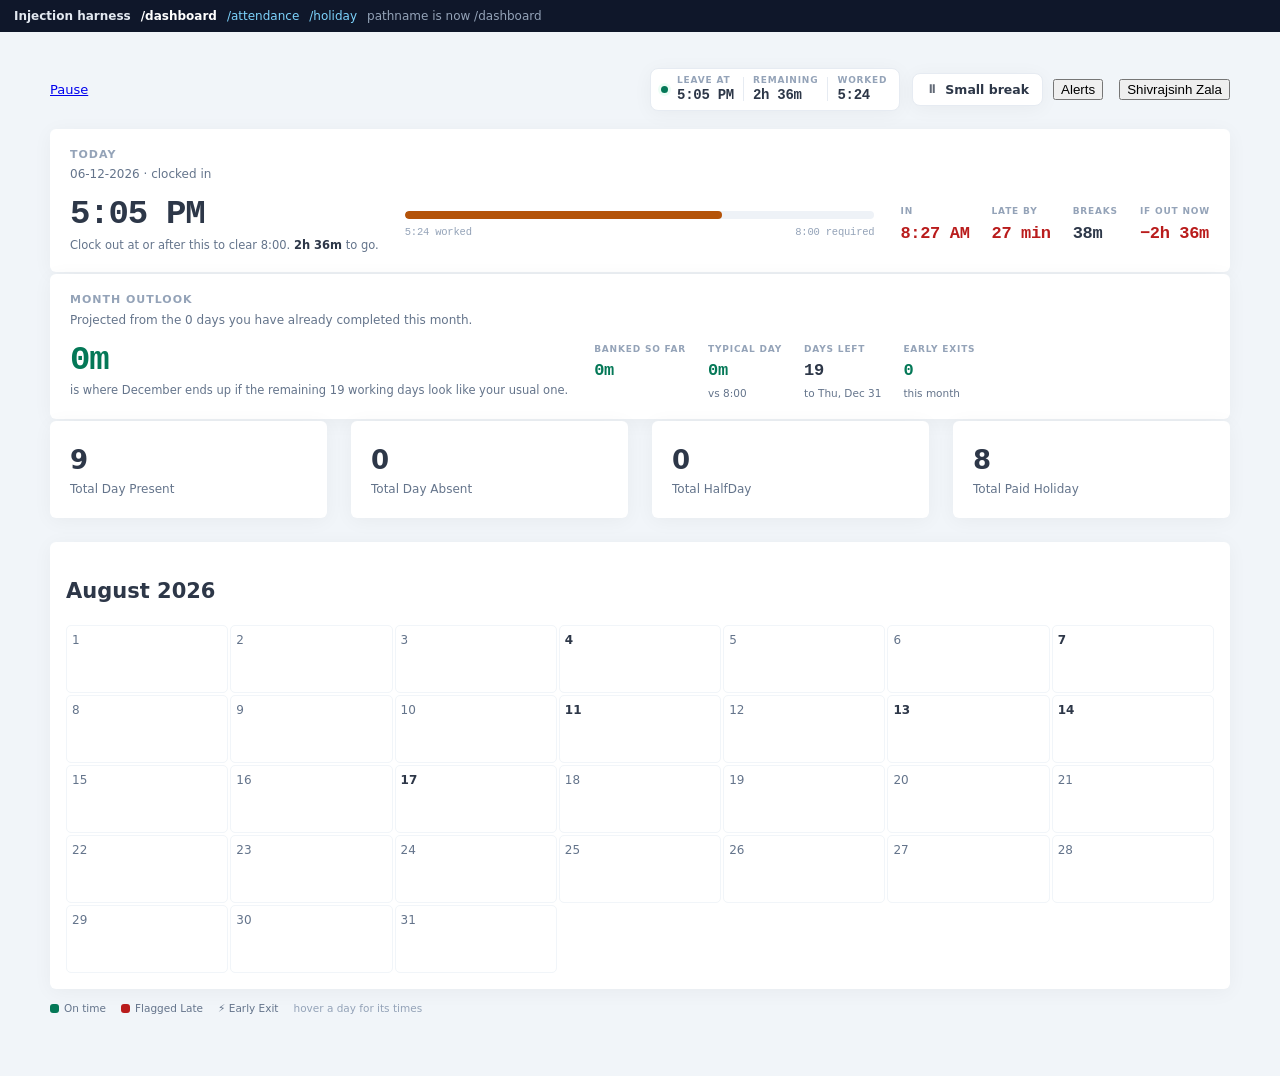
==== test/portal.html @ f9e09d86 "JDG Clockwork — attendance companion for the JDG team portal A Chrome extension that surfaces, insid" ====
<!DOCTYPE html>
<html lang="en">
<head>
<meta charset="utf-8">
<title>JDG Clockwork — portal injection harness</title>
<style>
  /* A stand-in for the Rubick template: same classes, same look, minimal CSS. */
  body { background:#f1f5f9; color:#2d3748; font:14px/1.5 Roboto,"Segoe UI",system-ui,sans-serif; margin:0; }
  .wrapper { padding:0; }
  .content { padding:20px 26px 60px; max-width:1180px; margin:0 auto; }
  .top-bar { display:flex; align-items:center; padding:14px 0 18px; }
  .breadcrumb { font-size:13px; color:#64748b; }
  .mr-auto { margin-right:auto; }
  .intro-x { display:inline-flex; align-items:center; }
  .mr-4 { margin-right:16px; }
  .grid { display:grid; }
  .grid-cols-12 { grid-template-columns:repeat(12,1fr); }
  .gap-6 { gap:24px; }
  .col-span-12 { grid-column:span 12; }
  .box { background:#fff; border-radius:6px; box-shadow:0 3px 20px rgba(0,0,0,.043); }
  .p-5 { padding:20px; }
  .report-box .box { padding:20px; }
  .att-table-card { background:#fff; border-radius:6px; box-shadow:0 3px 20px rgba(0,0,0,.043); padding:18px 20px; }
  .att-table-card table { width:100%; border-collapse:collapse; font-size:13px; }
  .att-table-card th { text-align:left; font-size:11px; text-transform:uppercase; letter-spacing:.06em;
                       color:#94a3b8; padding:9px 8px; border-bottom:1px solid #e6ebf2; }
  .att-table-card th.tc, .att-table-card td.tc { text-align:center; }
  .att-table-card td { padding:10px 8px; border-bottom:1px solid #f1f5f9; }
  .att-badge { display:inline-block; padding:2px 9px; border-radius:99px; font-size:11px; font-weight:600; }
  .att-badge-present { background:#ecfdf5; color:#047857; }
  .att-badge-holiday { background:#f1f5f9; color:#64748b; }
  .att-badge-early { background:#fffbeb; color:#b45309; }
  .att-avatar { width:28px; height:28px; border-radius:50%; background:#e2e8f0; display:grid; place-items:center; font-size:10px; font-weight:700; color:#475569; }
  .att-name-cell { display:flex; align-items:center; gap:9px; }
  .att-pagination-row { display:flex; gap:6px; margin-top:14px; }
  .att-pagination-row button { border:1px solid #e6ebf2; background:#fff; border-radius:6px; padding:5px 11px; cursor:pointer; }
  .att-pagination-row button.active { background:#0369a1; color:#fff; border-color:#0369a1; }
  .fc { background:#fff; border-radius:6px; box-shadow:0 3px 20px rgba(0,0,0,.043); padding:16px; }
  .fc-daygrid-body { display:grid; grid-template-columns:repeat(7,1fr); gap:2px; }
  .fc-daygrid-day-frame { border:1px solid #f1f5f9; border-radius:5px; min-height:56px; padding:5px; }
  .fc-daygrid-day-number { font-size:12px; color:#64748b; }
  .harness { position:fixed; top:0; left:0; right:0; background:#0f172a; color:#e2e8f0;
             padding:7px 14px; font-size:12px; z-index:9999; display:flex; gap:10px; align-items:center; }
  .harness a { color:#7dd3fc; text-decoration:none; }
  .harness a.on { color:#fff; font-weight:700; }
  .pusher { height:34px; }
</style>
</head>
<body class="main">
  <div class="harness">
    <strong>Injection harness</strong>
    <a href="#dashboard">/dashboard</a>
    <a href="#attendance">/attendance</a>
    <a href="#holiday">/holiday</a>
    <span id="hnote" style="color:#94a3b8"></span>
  </div>
  <div class="pusher"></div>

  <div class="wrapper"><div class="flex"><div class="content">
    <div class="top-bar items-center">
      <div class="-intro-x breadcrumb mr-auto">
        <div class="flex items-center gap-2 mr-4"><a class="btn btn-warning" href="#">Pause</a></div>
      </div>
      <div class="intro-x mr-4"><button>Alerts</button></div>
      <div class="intro-x dropdown"><button>Shivrajsinh Zala</button></div>
    </div>
    <div id="page"></div>

    <!-- the portal's own pause / clock-out forms, as rendered while clocked in -->
    <form action="https://team.justdigitalgurus.com/attendance/clock-pause" method="POST" style="display:none">
      <input type="hidden" name="_token" value="harness">
      <select name="pause_massage">
        <option value="">Select Message</option>
        <option value="BREAK TIME">BREAK TIME</option>
        <option value="SMALL BREAK">SMALL BREAK</option>
        <option value="LEAVING FOR HOME">LEAVING FOR HOME</option>
        <option value="other">Other</option>
      </select>
      <textarea name="pause_massage_other"></textarea>
    </form>
    <form action="https://team.justdigitalgurus.com/attendance/clockout" method="POST" style="display:none">
      <input type="hidden" name="_token" value="harness">
    </form>
  </div></div></div>

  <script>
    // Pretend to be the portal route the harness is testing.
    var route = (location.hash || '#dashboard').slice(1);
    // Keep the query string: the harness's own flags (?halfday) live there, and
    // the attendance page reads ?month/?year from it.
    history.replaceState({}, '', '/' + route + location.search);
    document.getElementById('hnote').textContent = 'pathname is now ' + location.pathname;
    document.querySelectorAll('.harness a').forEach(function (a) {
      if (a.hash === '#' + route) a.className = 'on';
      a.addEventListener('click', function (e) {
        e.preventDefault();
        location.href = '/test/portal.html' + a.hash;
        location.reload();
      });
    });
  </script>

  <script src="/test/stub.js"></script>
  <script src="/src/lib/portal.js"></script>
  <script src="/src/content/styles.js"></script>
  <script src="/src/content/charts.js"></script>
  <script src="/src/content/insights.js"></script>
  <script src="/test/fixture.js"></script>

  <script>
  (function () {
    var J = window.JDG;
    var days = window.hydrate(window.FIXTURE_ROWS);
    var today = days[days.length - 1];

    // Point the real sources at the fixture before the pump starts.
    J.fetchMonth = function (month, year) {
      var tag = '-' + (month < 10 ? '0' + month : month) + '-' + year;
      return Promise.resolve({
        loggedOut: false,
        days: days.filter(function (d) { return d.date.indexOf(tag) === 2; })
      });
    };
    J.fetchToday = function () {
      return Promise.resolve({
        loggedOut: false, row: today, segments: window.FIXTURE_SEGMENTS,
        month: days.filter(function (d) { return d.date.indexOf('-08-2026') === 2; })
      });
    };
    // The real 2026 holiday list, as the portal renders it.
    var HOLIDAY_HTML =
      [['Makar Sankranti', '14 Jan 2026'], ['Maha Shivratri', '15 Feb 2026'],
       ['Dhuleti', '04 Mar 2026'], ['Rakshabandhan', '28 Aug 2026'],
       ['Janmashtami', '04 Sep 2026 – 06 Sep 2026'], ['Dusshera', '20 Oct 2026'],
       ['Diwali', '07 Nov 2026 – 09 Nov 2026']]
      .map(function (h) {
        return '<div class="hol-item"><div class="hol-dot"></div><div>' +
          '<span class="hol-name">' + h[0] + '</span>' +
          '<div class="hol-dates">' + h[1] + '</div></div></div>';
      }).join('');
    J.fetchHolidays = function (year) {
      return Promise.resolve(year === 2026
        ? J.parseHolidaysHTML(HOLIDAY_HTML)
        : { loggedOut: false, holidays: [] });
    };
    // ?halfday puts an approved 0.5-day leave on today.
    var HALF = /(\?|&)halfday/.test(location.search);
    J.fetchLeave = function () {
      return Promise.resolve({
        loggedOut: false,
        leaves: HALF
          ? [{ from: J.isoToday(), to: J.isoToday(), kind: 'medical leave', paid: 'paid', days: 0.5,
               status: '✓ Approved', approved: true }]
          : []
      });
    };

    // Record submits instead of navigating, so the harness can assert on them.
    window.__submitted = [];
    HTMLFormElement.prototype.submit = function () {
      var data = {};
      [].slice.call(this.elements).forEach(function (e) { if (e.name) data[e.name] = e.value; });
      window.__submitted.push({ action: this.getAttribute('action'), data: data });
    };

    var route = location.pathname.replace('/', '');
    var page = document.getElementById('page');

    if (route === 'dashboard') {
      page.innerHTML =
        '<div class="grid grid-cols-12 gap-6">' +
        ['Total Day Present|9', 'Total Day Absent|0', 'Total HalfDay|0', 'Total Paid Holiday|8']
          .map(function (s) {
            var p = s.split('|');
            return '<div class="col-span-12 sm:col-span-6 xl:col-span-4 xxl:col-span-3 intro-y" style="grid-column:span 3">' +
              '<div class="report-box zoom-in"><div class="box p-5">' +
              '<div style="font-size:26px;font-weight:700">' + p[1] + '</div>' +
              '<div style="font-size:12px;color:#64748b">' + p[0] + '</div>' +
              '</div></div></div>';
          }).join('') +
        '</div>' +
        '<div style="margin-top:24px" class="fc"><div class="fc-toolbar"><h2 class="fc-toolbar-title">August 2026</h2></div>' +
        '<div class="fc-view-harness"><div class="fc-daygrid-body">' +
        (function () {
          var out = '';
          for (var i = 1; i <= 31; i++) {
            var iso = '2026-08-' + (i < 10 ? '0' + i : i);
            out += '<div class="fc-daygrid-day" data-date="' + iso + '">' +
              '<div class="fc-daygrid-day-frame"><div class="fc-daygrid-day-number">' + i + '</div></div></div>';
          }
          return out;
        })() +
        '</div></div></div>';
    } else if (route === 'holiday') {
      page.innerHTML = '<div class="box p-5"><h2 style="margin:0 0 14px;font-size:16px">Holiday List</h2>' +
        HOLIDAY_HTML + '</div>';
    } else {
      var aug = days.filter(function (d) { return d.date.indexOf('-08-2026') === 2; });
      page.innerHTML =
        '<div class="att-table-card">' +
        '<table><thead><tr>' +
        ['Name', 'Date', 'Clock In', 'Clock Out', 'Late By', 'Total Hour', 'Status']
          .map(function (h, i) { return '<th class="sortable' + (i >= 2 ? ' tc' : '') + '">' + h + '</th>'; }).join('') +
        '</tr></thead><tbody>' +
        aug.slice(0, 10).map(function (d) {
          var badge = /present/i.test(d.status) ? 'att-badge-present' : 'att-badge-holiday';
          return '<tr>' +
            '<td><div class="att-name-cell"><div class="att-avatar">SZ</div><div>Shivrajsinh Zala</div></div></td>' +
            '<td><span class="att-name-muted">' + d.date + '</span></td>' +
            '<td class="tc">' + (d.clockIn != null ? J.fmtClock(d.clockIn) : '') +
            (d.hardLate ? ' <span style="background:#dc2626;color:#fff;padding:1px 7px;border-radius:4px;font-size:11px">Late</span>' : '') + '</td>' +
            '<td class="tc">' + (d.clockOut != null ? J.fmtClock(d.clockOut) : '') + '</td>' +
            '<td class="tc">' + (d.lateBy ? '00:' + (d.lateBy < 10 ? '0' + d.lateBy : d.lateBy) : '00:00') + '</td>' +
            '<td class="tc">' + (d.total != null ? J.fmtDurShort(d.total) : '') +
            (d.earlyExit ? ' <span class="att-badge att-badge-early">⚡ Early Exit</span>' : '') + '</td>' +
            '<td class="tc" data-status="' + d.status.toLowerCase() + '"><span class="att-badge ' + badge + '">' + d.status + '</span></td>' +
            '</tr>';
        }).join('') +
        '</tbody></table>' +
        '<div class="att-pagination-row" id="attendanceUserPagination"><button class="active">1</button><button>2</button></div>' +
        '</div>' +
        '<form action="https://team.justdigitalgurus.com/attendance/clockout" method="POST" style="margin-top:20px">' +
        '<button type="submit" class="jdgc-btn">Simulate: Yes, Clock Out</button></form>';
    }

    var bust = String(Date.now());   // the harness must never serve a stale build
    ['/src/content/pump.js', '/src/content/portal-ui.js',
     '/src/content/extras.js', '/src/content/hud.js'].forEach(function (src) {
      var sc = document.createElement('script');
      sc.async = false;
      sc.src = src + '?t=' + bust;
      document.body.appendChild(sc);
    });
  })();
  </script>
</body>
</html>
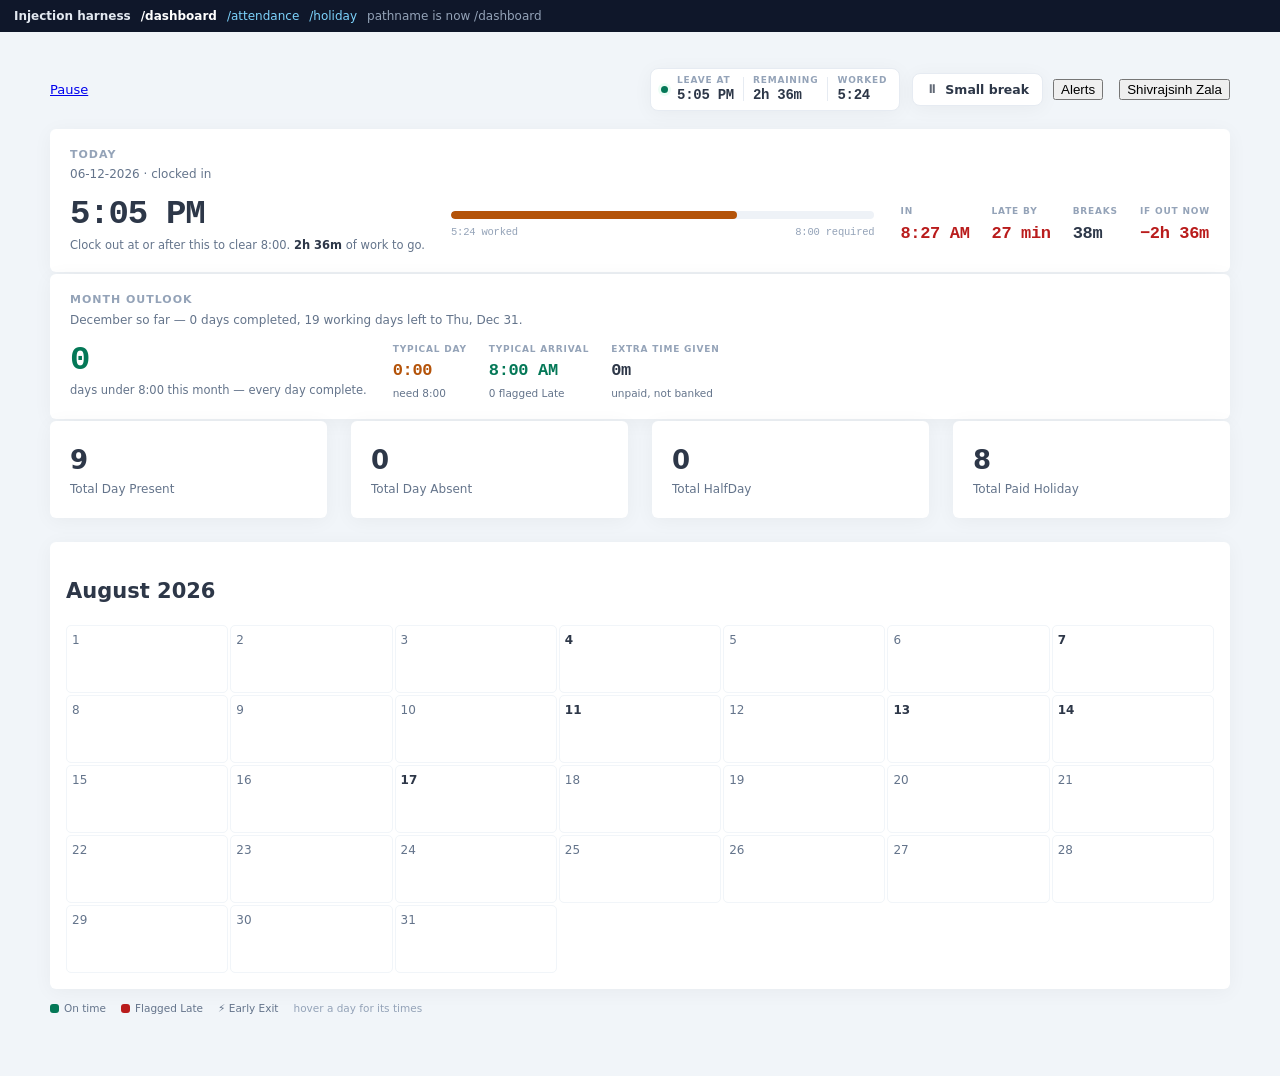
==== commit 394ff79b: "Lunch-aware leaving time, no overtime banking, and instant load Three things the portal's own behavi" ====
--- a/test/portal.html
+++ b/test/portal.html
@@ -114,13 +114,14 @@
     var today = days[days.length - 1];
 
     // Point the real sources at the fixture before the pump starts.
-    J.fetchMonth = function (month, year) {
+    // Stub at the cache layer as well as the raw fetch: month()/holidays()/leave()
+    // call the internal bindings, so replacing J.fetchMonth alone would not be seen.
+    var monthOf = function (month, year) {
       var tag = '-' + (month < 10 ? '0' + month : month) + '-' + year;
-      return Promise.resolve({
-        loggedOut: false,
-        days: days.filter(function (d) { return d.date.indexOf(tag) === 2; })
-      });
-    };
+      return days.filter(function (d) { return d.date.indexOf(tag) === 2; });
+    };
+    J.fetchMonth = function (m, y) { return Promise.resolve({ loggedOut: false, days: monthOf(m, y) }); };
+    J.month = function (m, y) { return Promise.resolve(monthOf(m, y)); };
     J.fetchToday = function () {
       return Promise.resolve({
         loggedOut: false, row: today, segments: window.FIXTURE_SEGMENTS,
@@ -143,17 +144,19 @@
         ? J.parseHolidaysHTML(HOLIDAY_HTML)
         : { loggedOut: false, holidays: [] });
     };
+    J.holidays = function (year) {
+      return Promise.resolve(year === 2026 ? J.parseHolidaysHTML(HOLIDAY_HTML).holidays : []);
+    };
     // ?halfday puts an approved 0.5-day leave on today.
     var HALF = /(\?|&)halfday/.test(location.search);
-    J.fetchLeave = function () {
-      return Promise.resolve({
-        loggedOut: false,
-        leaves: HALF
-          ? [{ from: J.isoToday(), to: J.isoToday(), kind: 'medical leave', paid: 'paid', days: 0.5,
-               status: '✓ Approved', approved: true }]
-          : []
-      });
-    };
+    var leavesOf = function () {
+      return HALF
+        ? [{ from: J.isoToday(), to: J.isoToday(), kind: 'medical leave', paid: 'paid', days: 0.5,
+             status: '✓ Approved', approved: true }]
+        : [];
+    };
+    J.fetchLeave = function () { return Promise.resolve({ loggedOut: false, leaves: leavesOf() }); };
+    J.leave = function () { return Promise.resolve(leavesOf()); };
 
     // Record submits instead of navigating, so the harness can assert on them.
     window.__submitted = [];
